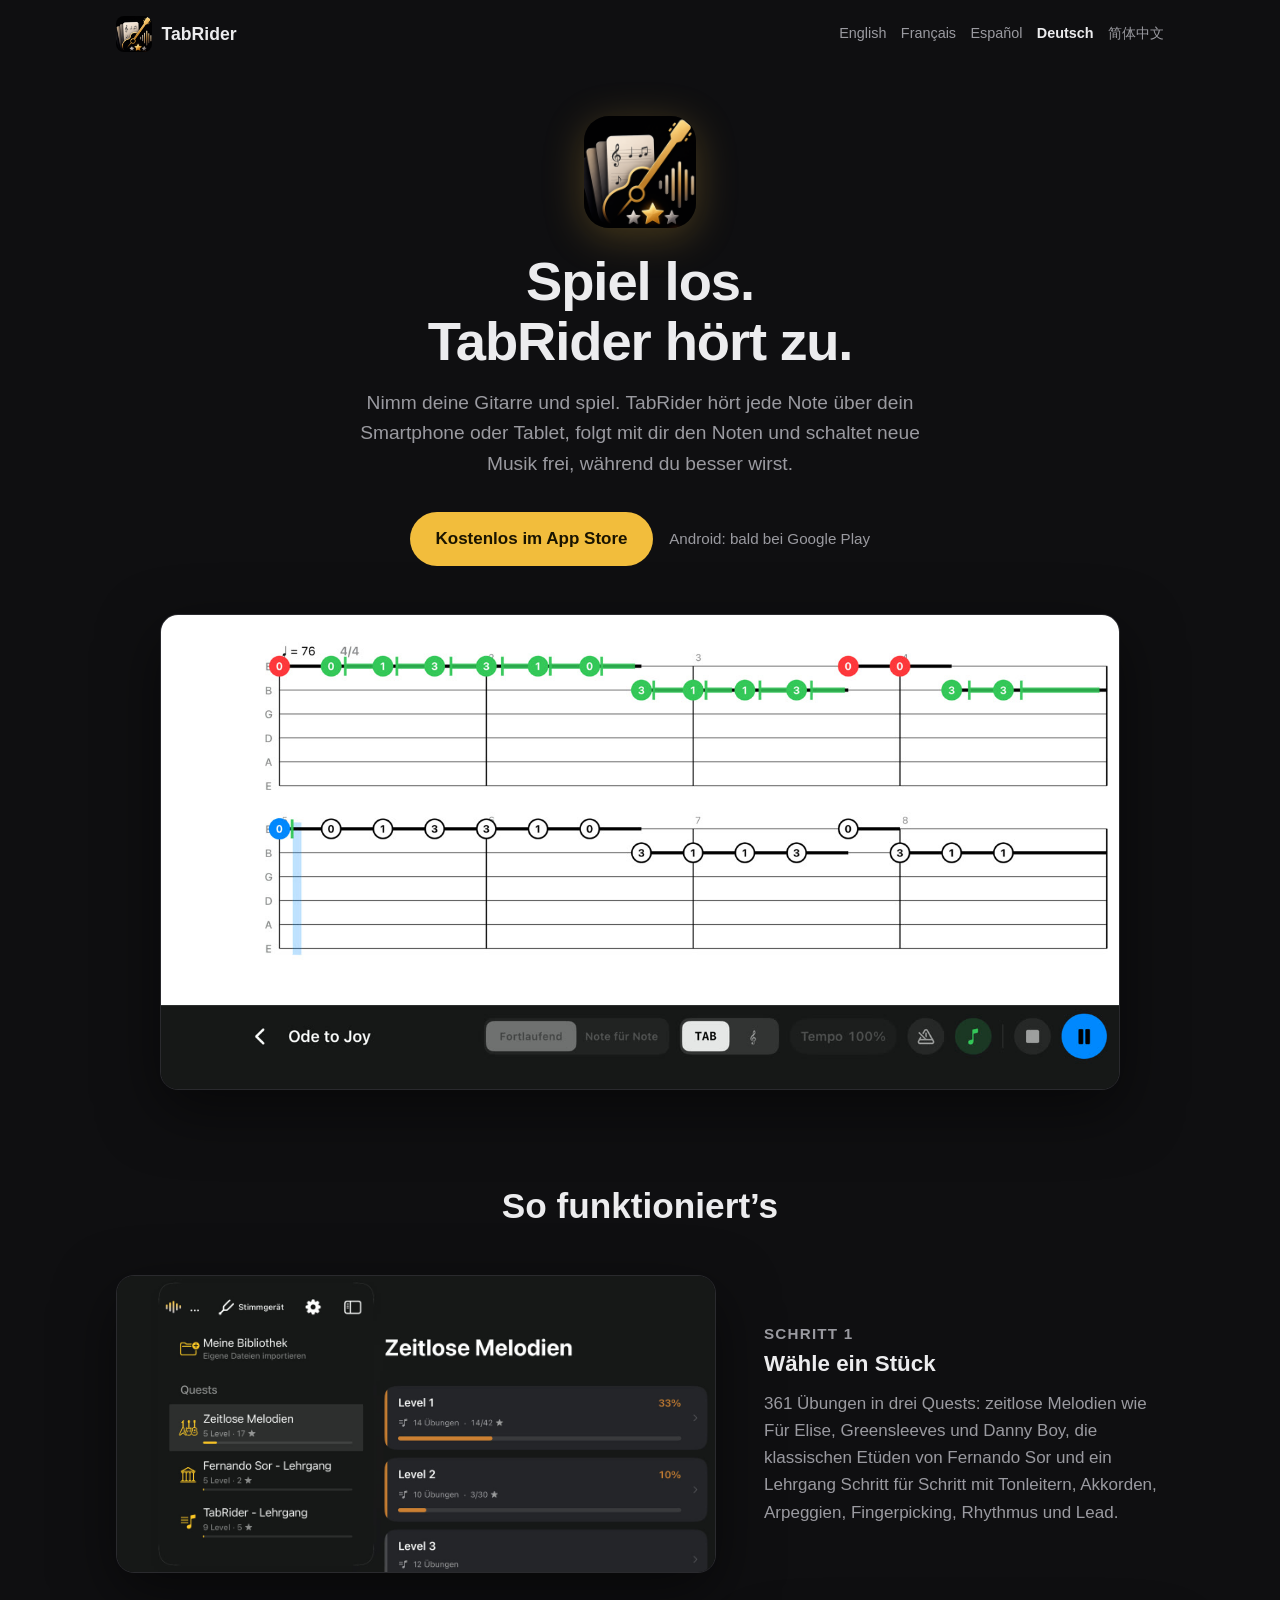
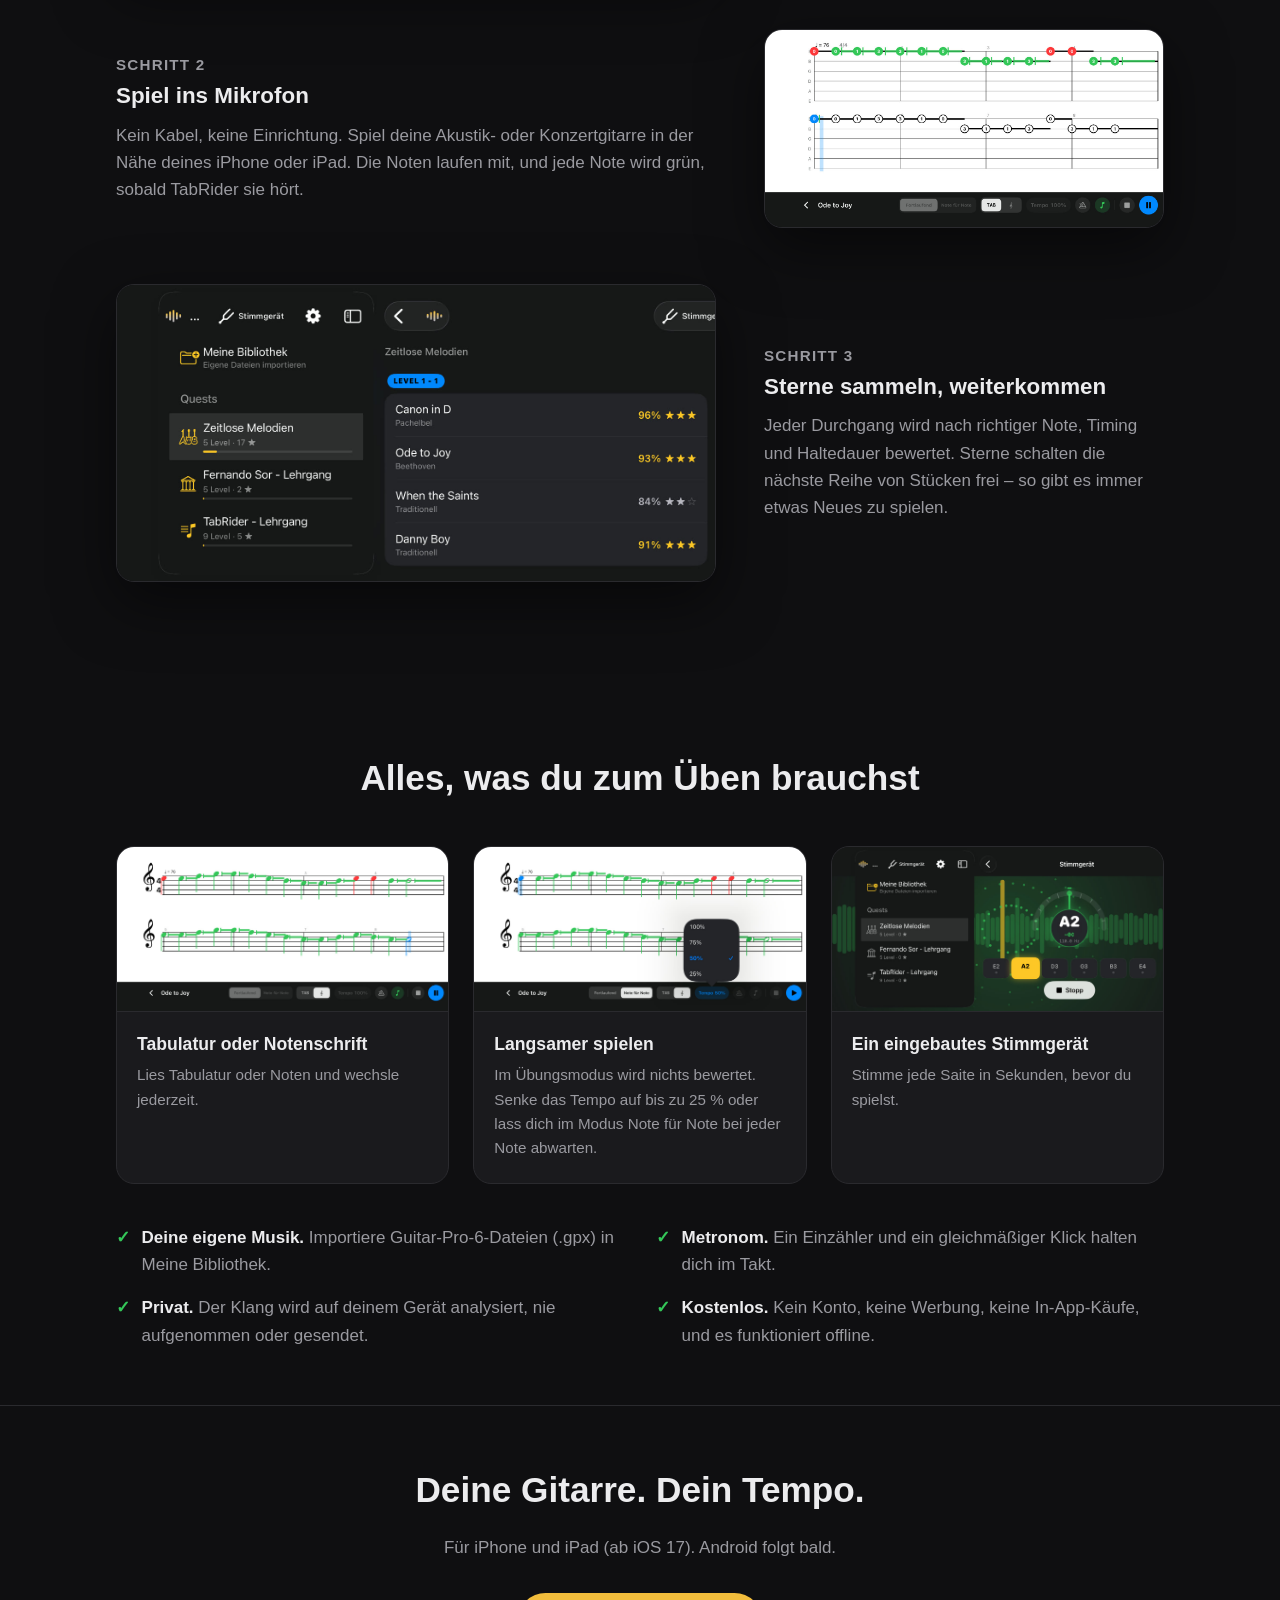
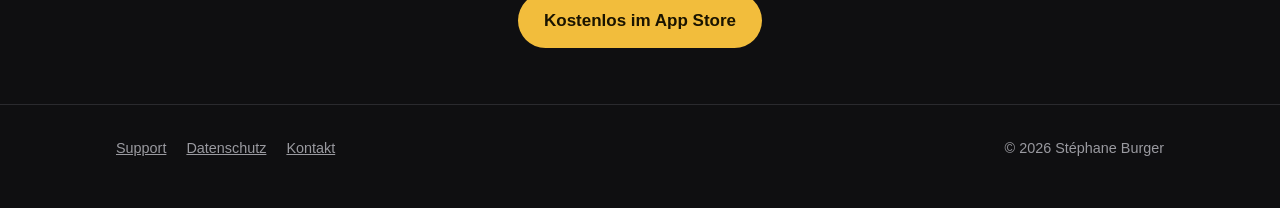
==== de/index.html @ 078655d2 "Add a landing page in five languages One static page per language (index.html at the root and in fr/" ====
<!DOCTYPE html>
<html lang="de">
<head>
<meta charset="utf-8">
<meta name="viewport" content="width=device-width, initial-scale=1">
<title>TabRider — Gitarre lernen durch Spielen</title>
<meta name="description" content="TabRider hört dir beim Gitarrespielen zu, folgt den Noten Note für Note und schaltet neue Musik frei, während du besser wirst. Kostenlos für iPhone und iPad.">
<link rel="canonical" href="https://tabrider.app/de/">
<link rel="alternate" hreflang="en" href="https://tabrider.app/">
<link rel="alternate" hreflang="fr" href="https://tabrider.app/fr/">
<link rel="alternate" hreflang="es" href="https://tabrider.app/es/">
<link rel="alternate" hreflang="de" href="https://tabrider.app/de/">
<link rel="alternate" hreflang="zh-Hans" href="https://tabrider.app/zh-Hans/">
<link rel="alternate" hreflang="x-default" href="https://tabrider.app/">
<meta property="og:title" content="TabRider — Gitarre lernen durch Spielen">
<meta property="og:description" content="Spiel los. TabRider hört zu, folgt den Noten Note für Note und schaltet neue Musik frei, während du besser wirst.">
<meta property="og:image" content="https://tabrider.app/img/og.jpg">
<meta property="og:url" content="https://tabrider.app/de/">
<meta name="twitter:card" content="summary_large_image">
<link rel="icon" href="../img/favicon-64.png">
<link rel="apple-touch-icon" href="../img/apple-touch-icon.png">
<link rel="stylesheet" href="../style.css">
</head>
<body>

<header><div class="wrap">
  <a class="brand" href="./"><img src="../img/favicon-64.png" alt="">TabRider</a>
  <nav class="langs"><a href="../" hreflang="en">English</a><a href="../fr/" hreflang="fr">Français</a><a href="../es/" hreflang="es">Español</a><strong>Deutsch</strong><a href="../zh-Hans/" hreflang="zh-Hans">简体中文</a></nav>
</div></header>

<main>

<div class="hero"><div class="wrap">
  <img class="icon" src="../img/icon-512.png" alt="App-Symbol von TabRider">
  <h1>Spiel los.<br>TabRider hört zu.</h1>
  <p class="lead">Nimm deine Gitarre und spiel. TabRider hört jede Note über dein Smartphone oder Tablet,
    folgt mit dir den Noten und schaltet neue Musik frei, während du besser wirst.</p>
  <div class="stores">
    <a class="button" href="https://apps.apple.com/app/id6775223307">Kostenlos im App Store</a>
    <span class="soon">Android: bald bei Google Play</span>
  </div>
  <img class="shot" src="../img/de/session_tab.jpg" width="1400" height="693"
       alt="Ode an die Freude als Tabulatur: bereits gespielte Noten sind grün">
</div></div>

<section><div class="wrap">
  <h2>So funktioniert’s</h2>

  <div class="step">
    <img class="shot" src="../img/de/learn.jpg" width="1400" height="693" loading="lazy"
         alt="Die Liste der Quests und die Stücke des ersten Levels">
    <div>
      <p class="num">SCHRITT 1</p>
      <h3>Wähle ein Stück</h3>
      <p>361 Übungen in drei Quests: zeitlose Melodien wie Für Elise, Greensleeves und Danny Boy, die
        klassischen Etüden von Fernando Sor und ein Lehrgang Schritt für Schritt mit Tonleitern,
        Akkorden, Arpeggien, Fingerpicking, Rhythmus und Lead.</p>
    </div>
  </div>

  <div class="step">
    <img class="shot" src="../img/de/session_tab.jpg" width="1400" height="693" loading="lazy"
         alt="Ein Stück wird gespielt: Jede Note wird grün, sobald sie erkannt wird">
    <div>
      <p class="num">SCHRITT 2</p>
      <h3>Spiel ins Mikrofon</h3>
      <p>Kein Kabel, keine Einrichtung. Spiel deine Akustik- oder Konzertgitarre in der Nähe deines
        iPhone oder iPad. Die Noten laufen mit, und jede Note wird grün, sobald TabRider sie hört.</p>
    </div>
  </div>

  <div class="step">
    <img class="shot" src="../img/de/level.jpg" width="1400" height="693" loading="lazy"
         alt="Ergebnisse und Sterne für jedes Stück eines Levels">
    <div>
      <p class="num">SCHRITT 3</p>
      <h3>Sterne sammeln, weiterkommen</h3>
      <p>Jeder Durchgang wird nach richtiger Note, Timing und Haltedauer bewertet. Sterne schalten die
        nächste Reihe von Stücken frei – so gibt es immer etwas Neues zu spielen.</p>
    </div>
  </div>
</div></section>

<section><div class="wrap">
  <h2>Alles, was du zum Üben brauchst</h2>

  <div class="cards">
    <div class="card">
      <img src="../img/de/session_notation.jpg" width="1400" height="693" loading="lazy" alt="Ein Stück in Notenschrift">
      <div><h3>Tabulatur oder Notenschrift</h3><p>Lies Tabulatur oder Noten und wechsle jederzeit.</p></div>
    </div>
    <div class="card">
      <img src="../img/de/practice.jpg" width="1400" height="693" loading="lazy" alt="Das Tempo-Menü, von 100 % bis 25 %">
      <div><h3>Langsamer spielen</h3><p>Im Übungsmodus wird nichts bewertet. Senke das Tempo auf bis zu 25 % oder lass dich im Modus Note für Note bei jeder Note abwarten.</p></div>
    </div>
    <div class="card">
      <img src="../img/de/tuner.jpg" width="1400" height="693" loading="lazy" alt="Das Stimmgerät: die A-Saite ist gestimmt">
      <div><h3>Ein eingebautes Stimmgerät</h3><p>Stimme jede Saite in Sekunden, bevor du spielst.</p></div>
    </div>
  </div>

  <ul class="more">
    <li><strong>Deine eigene Musik.</strong> Importiere Guitar-Pro-6-Dateien (.gpx) in Meine Bibliothek.</li>
    <li><strong>Metronom.</strong> Ein Einzähler und ein gleichmäßiger Klick halten dich im Takt.</li>
    <li><strong>Privat.</strong> Der Klang wird auf deinem Gerät analysiert, nie aufgenommen oder gesendet.</li>
    <li><strong>Kostenlos.</strong> Kein Konto, keine Werbung, keine In-App-Käufe, und es funktioniert offline.</li>
  </ul>
</div></section>

<section class="cta"><div class="wrap">
  <h2>Deine Gitarre. Dein Tempo.</h2>
  <p>Für iPhone und iPad (ab iOS 17). Android folgt bald.</p>
  <a class="button" href="https://apps.apple.com/app/id6775223307">Kostenlos im App Store</a>
</div></section>

</main>

<footer><div class="wrap">
  <nav><a href="support.html">Support</a><a href="privacy.html">Datenschutz</a><a href="mailto:burger.stephane@gmail.com">Kontakt</a></nav>
  <span>© 2026 Stéphane Burger</span>
</div></footer>

</body>
</html>
---- style.css ----
/* Landing page (index.html in every language). The privacy and support pages
   keep their own inline styles. Dark only, like the app's menus and its icon. */

:root {
  --bg: #0f0f11;
  --panel: #1a1a1d;
  --line: #2a2a2e;
  --text: #ececee;
  --muted: #9a9aa0;
  --gold: #f2bd3c;   /* the icon's gold and the app's star colour */
  --green: #34c759;  /* a correctly played note */
  color-scheme: dark;
}

* { box-sizing: border-box; }

body {
  margin: 0;
  background: var(--bg);
  color: var(--text);
  font: 17px/1.6 -apple-system, BlinkMacSystemFont, "Segoe UI", Roboto, "PingFang SC", "Noto Sans SC", Helvetica, Arial, sans-serif;
}

a { color: var(--gold); }
img { max-width: 100%; height: auto; display: block; }

.wrap { max-width: 68rem; margin: 0 auto; padding: 0 1.25rem; }

/* Top bar: name on the left, languages on the right */
header .wrap {
  display: flex;
  flex-wrap: wrap;
  gap: .5rem 1.5rem;
  align-items: center;
  justify-content: space-between;
  padding-top: 1rem;
  padding-bottom: 1rem;
}
.brand { display: flex; align-items: center; gap: .6rem; font-weight: 700; font-size: 1.1rem; color: var(--text); text-decoration: none; }
.brand img { width: 36px; height: 36px; border-radius: 8px; }
.langs { font-size: .9rem; color: var(--muted); }
.langs a, .langs strong { margin-left: .9rem; white-space: nowrap; }
.langs a { color: var(--muted); text-decoration: none; }
.langs a:hover { color: var(--text); }
.langs strong { color: var(--text); font-weight: 600; }

/* Hero */
.hero { text-align: center; padding: 3rem 0 2rem; }
.hero .icon { width: 112px; height: 112px; border-radius: 25px; margin: 0 auto 1.5rem; box-shadow: 0 8px 40px rgba(242, 189, 60, .25); }
.hero h1 { font-size: clamp(2rem, 6vw, 3.4rem); line-height: 1.1; margin: 0 0 1rem; letter-spacing: -.02em; }
.hero .lead { font-size: 1.2rem; color: var(--muted); max-width: 38rem; margin: 0 auto 2rem; }

.stores { display: flex; flex-wrap: wrap; gap: 1rem; justify-content: center; align-items: center; }
.button {
  display: inline-block;
  padding: .85rem 1.6rem;
  border-radius: 999px;
  background: var(--gold);
  color: #1a1400;
  font-weight: 700;
  text-decoration: none;
}
.button:hover { filter: brightness(1.08); }
.soon { color: var(--muted); font-size: .95rem; }

/* Screenshots: the iPhone is landscape-only during a session, so every capture is wide */
.shot { border-radius: 18px; border: 1px solid var(--line); box-shadow: 0 20px 60px rgba(0, 0, 0, .5); }
.hero .shot { margin: 3rem auto 0; width: min(100%, 60rem); }

section { padding: 3.5rem 0; }
section > .wrap > h2 { font-size: clamp(1.6rem, 4vw, 2.2rem); text-align: center; margin: 0 0 2.5rem; }

/* How it works: three steps, image and text side by side on wide screens */
.step { display: grid; gap: 1.5rem 3rem; align-items: center; margin-bottom: 3.5rem; }
.step h3 { font-size: 1.4rem; margin: 0 0 .5rem; }
.step p { color: var(--muted); margin: 0; }
.num { color: var(--gold); font-weight: 700; font-size: .95rem; letter-spacing: .08em; }
@media (min-width: 800px) {
  .step { grid-template-columns: 3fr 2fr; }
  .step:nth-of-type(even) .shot { order: 2; }
}

/* Features: three with a screenshot, then a list of smaller ones */
.cards { display: grid; gap: 1.5rem; }
@media (min-width: 800px) { .cards { grid-template-columns: repeat(3, 1fr); } }
.card { background: var(--panel); border: 1px solid var(--line); border-radius: 18px; overflow: hidden; }
.card img { border-bottom: 1px solid var(--line); }
.card div { padding: 1.1rem 1.25rem 1.4rem; }
.card h3 { margin: 0 0 .35rem; font-size: 1.1rem; }
.card p { margin: 0; color: var(--muted); font-size: .95rem; }

.more { list-style: none; padding: 0; margin: 2.5rem 0 0; display: grid; gap: 1rem 2rem; }
@media (min-width: 800px) { .more { grid-template-columns: repeat(2, 1fr); } }
.more li { padding-left: 1.6rem; position: relative; color: var(--muted); }
.more li::before { content: "✓"; color: var(--green); font-weight: 700; position: absolute; left: 0; }
.more strong { color: var(--text); }

/* Closing call to action */
.cta { text-align: center; border-top: 1px solid var(--line); }
.cta h2 { margin-bottom: 1rem !important; }
.cta p { color: var(--muted); margin: 0 0 2rem; }

footer { border-top: 1px solid var(--line); padding: 2rem 0 3rem; color: var(--muted); font-size: .9rem; }
footer .wrap { display: flex; flex-wrap: wrap; gap: .5rem 1.5rem; justify-content: space-between; }
footer a { color: var(--muted); }
footer nav a { margin-right: 1.25rem; }
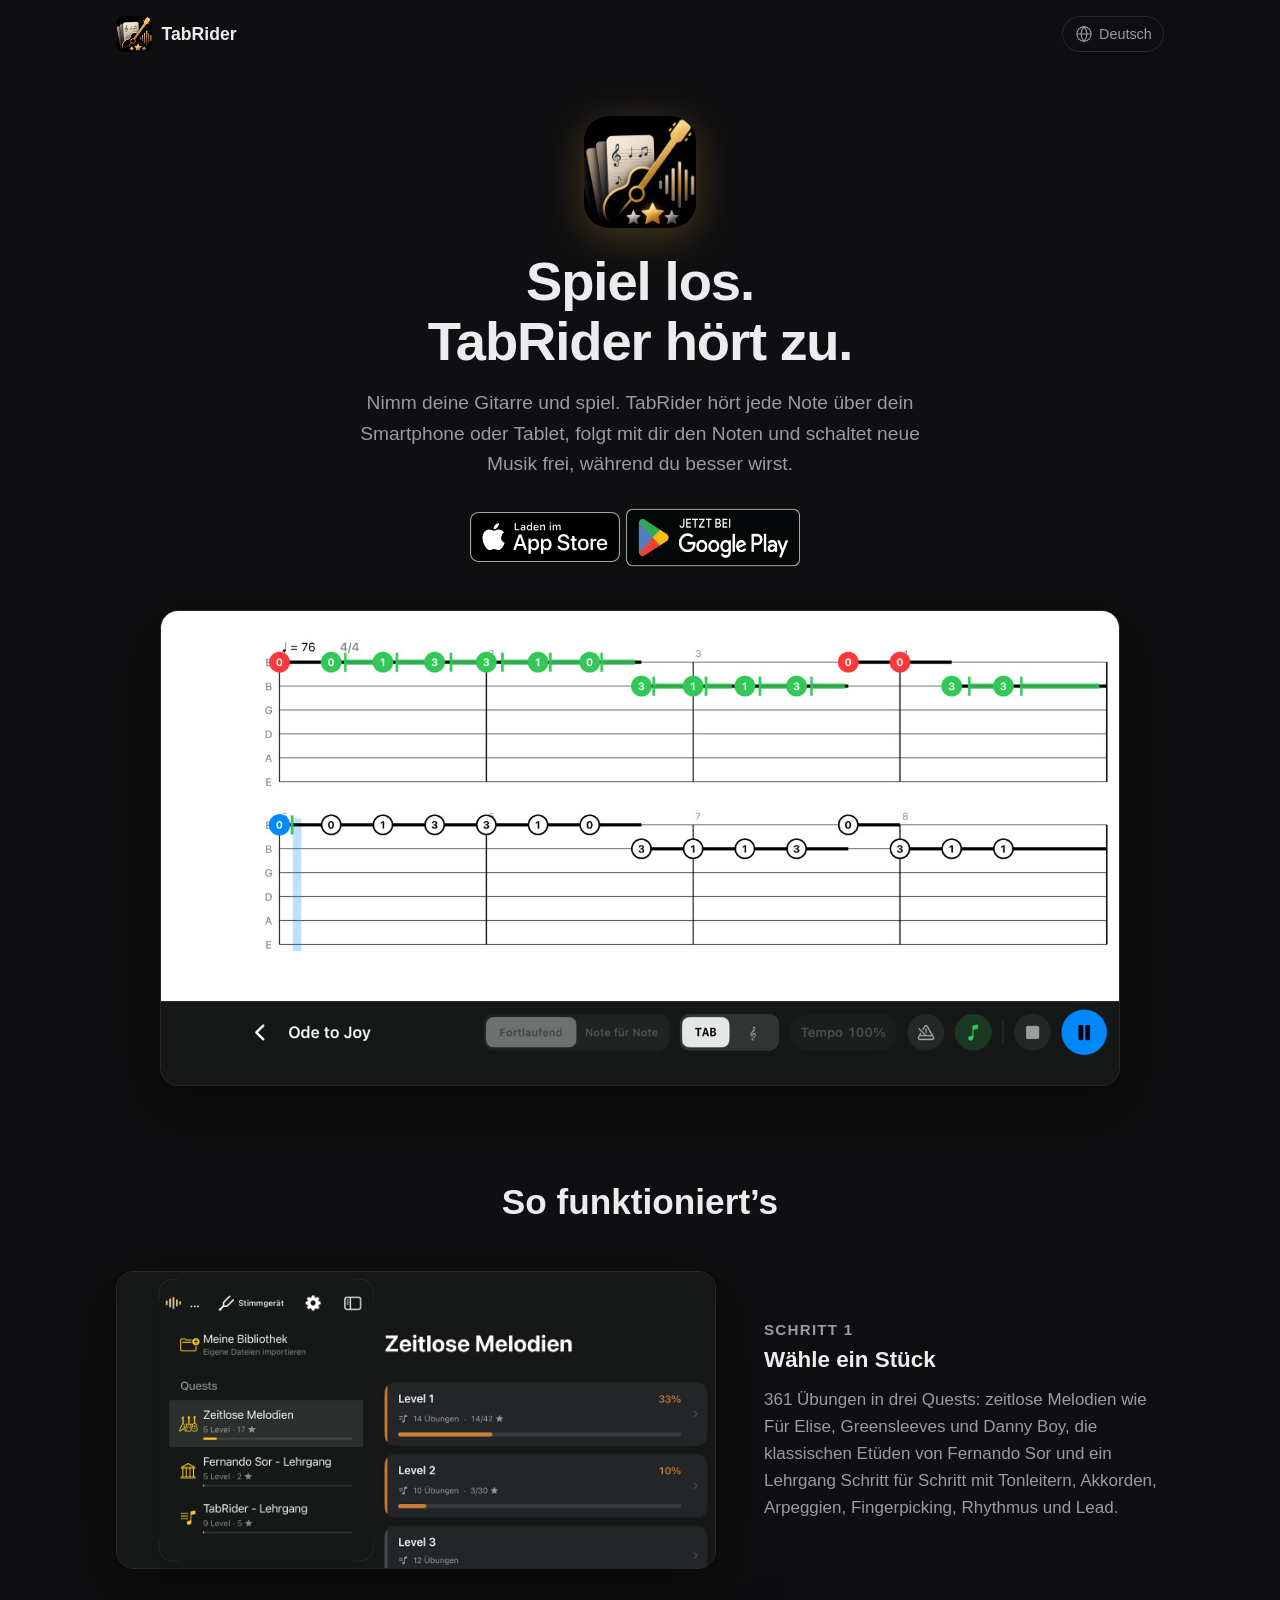
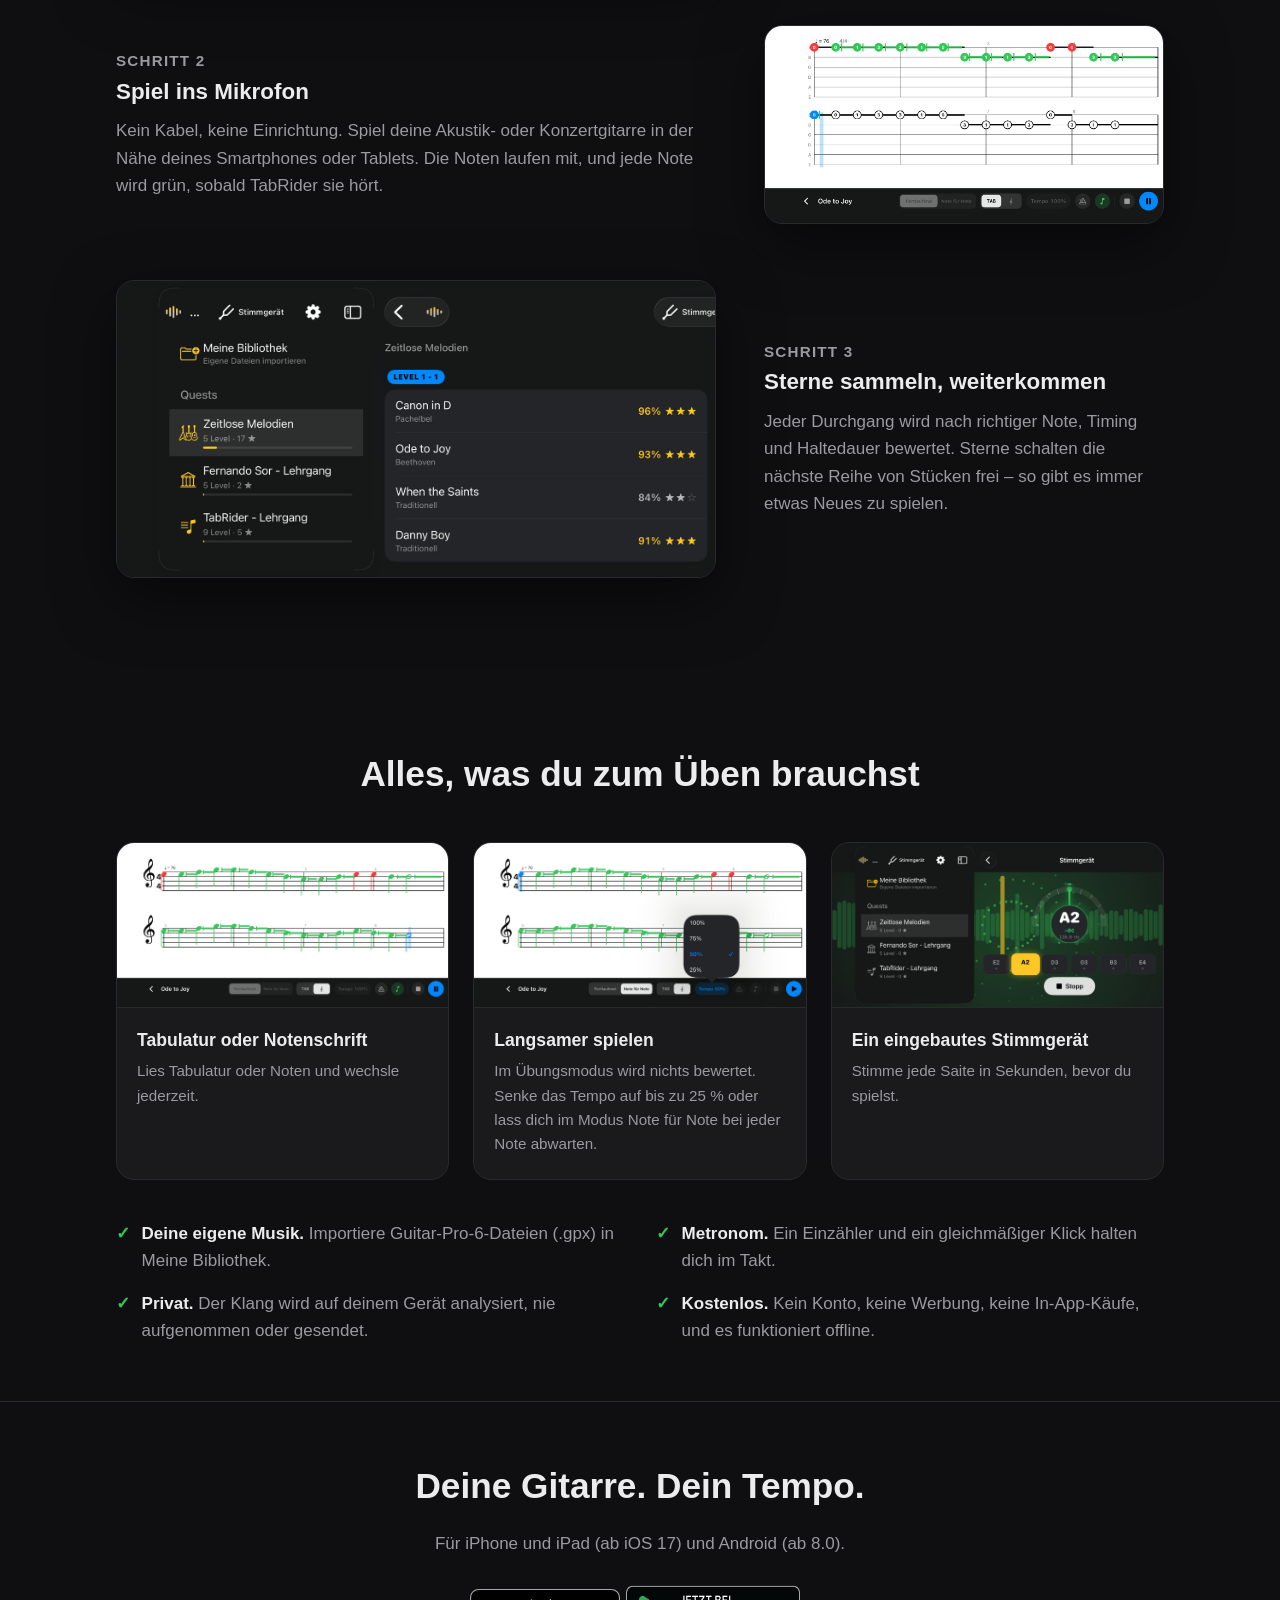
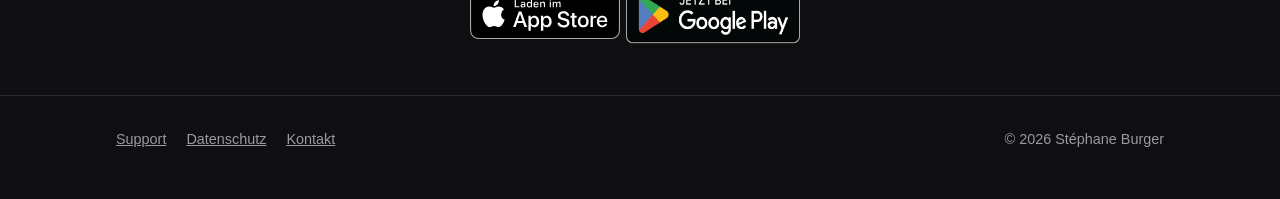
==== commit 20d225dd: "Use official store badges, a language menu and the browser's language - App Store and Google Play ba" ====
--- a/de/index.html
+++ b/de/index.html
@@ -4,7 +4,7 @@
 <meta charset="utf-8">
 <meta name="viewport" content="width=device-width, initial-scale=1">
 <title>TabRider — Gitarre lernen durch Spielen</title>
-<meta name="description" content="TabRider hört dir beim Gitarrespielen zu, folgt den Noten Note für Note und schaltet neue Musik frei, während du besser wirst. Kostenlos für iPhone und iPad.">
+<meta name="description" content="TabRider hört dir beim Gitarrespielen zu, folgt den Noten Note für Note und schaltet neue Musik frei, während du besser wirst. Kostenlos für iPhone, iPad und Android.">
 <link rel="canonical" href="https://tabrider.app/de/">
 <link rel="alternate" hreflang="en" href="https://tabrider.app/">
 <link rel="alternate" hreflang="fr" href="https://tabrider.app/fr/">
@@ -25,7 +25,10 @@
 
 <header><div class="wrap">
   <a class="brand" href="./"><img src="../img/favicon-64.png" alt="">TabRider</a>
-  <nav class="langs"><a href="../" hreflang="en">English</a><a href="../fr/" hreflang="fr">Français</a><a href="../es/" hreflang="es">Español</a><strong>Deutsch</strong><a href="../zh-Hans/" hreflang="zh-Hans">简体中文</a></nav>
+  <details class="langs">
+    <summary aria-label="Sprache"><svg viewBox="0 0 24 24" width="18" height="18" aria-hidden="true"><circle cx="12" cy="12" r="9.5"/><path d="M2.5 12h19M12 2.5c2.6 2.7 3.9 5.8 3.9 9.5s-1.3 6.8-3.9 9.5c-2.6-2.7-3.9-5.8-3.9-9.5s1.3-6.8 3.9-9.5z"/></svg>Deutsch</summary>
+    <nav><a href="../" hreflang="en">English</a><a href="../fr/" hreflang="fr">Français</a><a href="../es/" hreflang="es">Español</a><strong>Deutsch</strong><a href="../zh-Hans/" hreflang="zh-Hans">简体中文</a></nav>
+  </details>
 </div></header>
 
 <main>
@@ -36,8 +39,8 @@
   <p class="lead">Nimm deine Gitarre und spiel. TabRider hört jede Note über dein Smartphone oder Tablet,
     folgt mit dir den Noten und schaltet neue Musik frei, während du besser wirst.</p>
   <div class="stores">
-    <a class="button" href="https://apps.apple.com/app/id6775223307">Kostenlos im App Store</a>
-    <span class="soon">Android: bald bei Google Play</span>
+    <a href="https://apps.apple.com/app/id6775223307"><img class="appstore" src="../img/badges/app-store-de.svg" alt="Laden im App Store"></a>
+    <a href="https://play.google.com/store/apps/details?id=com.stephaneburger.tabrider"><img class="googleplay" src="../img/badges/google-play-de.png" alt="Jetzt bei Google Play"></a>
   </div>
   <img class="shot" src="../img/de/session_tab.jpg" width="1400" height="693"
        alt="Ode an die Freude als Tabulatur: bereits gespielte Noten sind grün">
@@ -65,7 +68,7 @@
       <p class="num">SCHRITT 2</p>
       <h3>Spiel ins Mikrofon</h3>
       <p>Kein Kabel, keine Einrichtung. Spiel deine Akustik- oder Konzertgitarre in der Nähe deines
-        iPhone oder iPad. Die Noten laufen mit, und jede Note wird grün, sobald TabRider sie hört.</p>
+        Smartphones oder Tablets. Die Noten laufen mit, und jede Note wird grün, sobald TabRider sie hört.</p>
     </div>
   </div>
 
@@ -109,8 +112,11 @@
 
 <section class="cta"><div class="wrap">
   <h2>Deine Gitarre. Dein Tempo.</h2>
-  <p>Für iPhone und iPad (ab iOS 17). Android folgt bald.</p>
-  <a class="button" href="https://apps.apple.com/app/id6775223307">Kostenlos im App Store</a>
+  <p>Für iPhone und iPad (ab iOS 17) und Android (ab 8.0).</p>
+  <div class="stores">
+    <a href="https://apps.apple.com/app/id6775223307"><img class="appstore" src="../img/badges/app-store-de.svg" alt="Laden im App Store"></a>
+    <a href="https://play.google.com/store/apps/details?id=com.stephaneburger.tabrider"><img class="googleplay" src="../img/badges/google-play-de.png" alt="Jetzt bei Google Play"></a>
+  </div>
 </div></section>
 
 </main>
@@ -120,5 +126,19 @@
   <span>© 2026 Stéphane Burger</span>
 </div></footer>
 
+<script>
+// Remember a language picked from the menu, so the root page never overrides it.
+document.querySelectorAll(".langs a").forEach(function (a) {
+  a.addEventListener("click", function () {
+    try { localStorage.setItem("lang", a.hreflang); } catch (e) {}
+  });
+});
+// Close the language menu when clicking anywhere else.
+document.addEventListener("click", function (event) {
+  var menu = document.querySelector(".langs");
+  if (!menu.contains(event.target)) menu.open = false;
+});
+</script>
+
 </body>
 </html>
--- a/style.css
+++ b/style.css
@@ -26,7 +26,7 @@
 
 .wrap { max-width: 68rem; margin: 0 auto; padding: 0 1.25rem; }
 
-/* Top bar: name on the left, languages on the right */
+/* Top bar: name on the left, language menu on the right */
 header .wrap {
   display: flex;
   flex-wrap: wrap;
@@ -38,11 +38,37 @@
 }
 .brand { display: flex; align-items: center; gap: .6rem; font-weight: 700; font-size: 1.1rem; color: var(--text); text-decoration: none; }
 .brand img { width: 36px; height: 36px; border-radius: 8px; }
-.langs { font-size: .9rem; color: var(--muted); }
-.langs a, .langs strong { margin-left: .9rem; white-space: nowrap; }
-.langs a { color: var(--muted); text-decoration: none; }
-.langs a:hover { color: var(--text); }
-.langs strong { color: var(--text); font-weight: 600; }
+.langs { position: relative; font-size: .9rem; }
+.langs summary {
+  list-style: none;
+  cursor: pointer;
+  display: flex;
+  align-items: center;
+  gap: .4rem;
+  padding: .35rem .7rem;
+  border: 1px solid var(--line);
+  border-radius: 999px;
+  color: var(--muted);
+}
+.langs summary::-webkit-details-marker { display: none; }
+.langs summary:hover, .langs[open] summary { color: var(--text); }
+.langs svg { fill: none; stroke: currentColor; stroke-width: 1.5; }
+.langs nav {
+  position: absolute;
+  right: 0;
+  top: calc(100% + .4rem);
+  z-index: 1;
+  min-width: 9rem;
+  padding: .4rem 0;
+  background: var(--panel);
+  border: 1px solid var(--line);
+  border-radius: 12px;
+  box-shadow: 0 10px 30px rgba(0, 0, 0, .5);
+}
+.langs nav a, .langs nav strong { display: block; padding: .4rem 1rem; white-space: nowrap; }
+.langs nav a { color: var(--muted); text-decoration: none; }
+.langs nav a:hover { color: var(--text); background: var(--line); }
+.langs nav strong { color: var(--text); font-weight: 600; }
 
 /* Hero */
 .hero { text-align: center; padding: 3rem 0 2rem; }
@@ -50,18 +76,12 @@
 .hero h1 { font-size: clamp(2rem, 6vw, 3.4rem); line-height: 1.1; margin: 0 0 1rem; letter-spacing: -.02em; }
 .hero .lead { font-size: 1.2rem; color: var(--muted); max-width: 38rem; margin: 0 auto 2rem; }
 
+/* Official store badges. The Google Play PNG has transparent padding built in
+   (the badge is about 2/3 of the image height), so it is drawn taller and pulled
+   in with negative margins to look the same height as the App Store badge. */
 .stores { display: flex; flex-wrap: wrap; gap: 1rem; justify-content: center; align-items: center; }
-.button {
-  display: inline-block;
-  padding: .85rem 1.6rem;
-  border-radius: 999px;
-  background: var(--gold);
-  color: #1a1400;
-  font-weight: 700;
-  text-decoration: none;
-}
-.button:hover { filter: brightness(1.08); }
-.soon { color: var(--muted); font-size: .95rem; }
+.stores .appstore { height: 50px; width: auto; }
+.stores .googleplay { height: 75px; width: auto; margin: -12.5px -10px; }
 
 /* Screenshots: the iPhone is landscape-only during a session, so every capture is wide */
 .shot { border-radius: 18px; border: 1px solid var(--line); box-shadow: 0 20px 60px rgba(0, 0, 0, .5); }
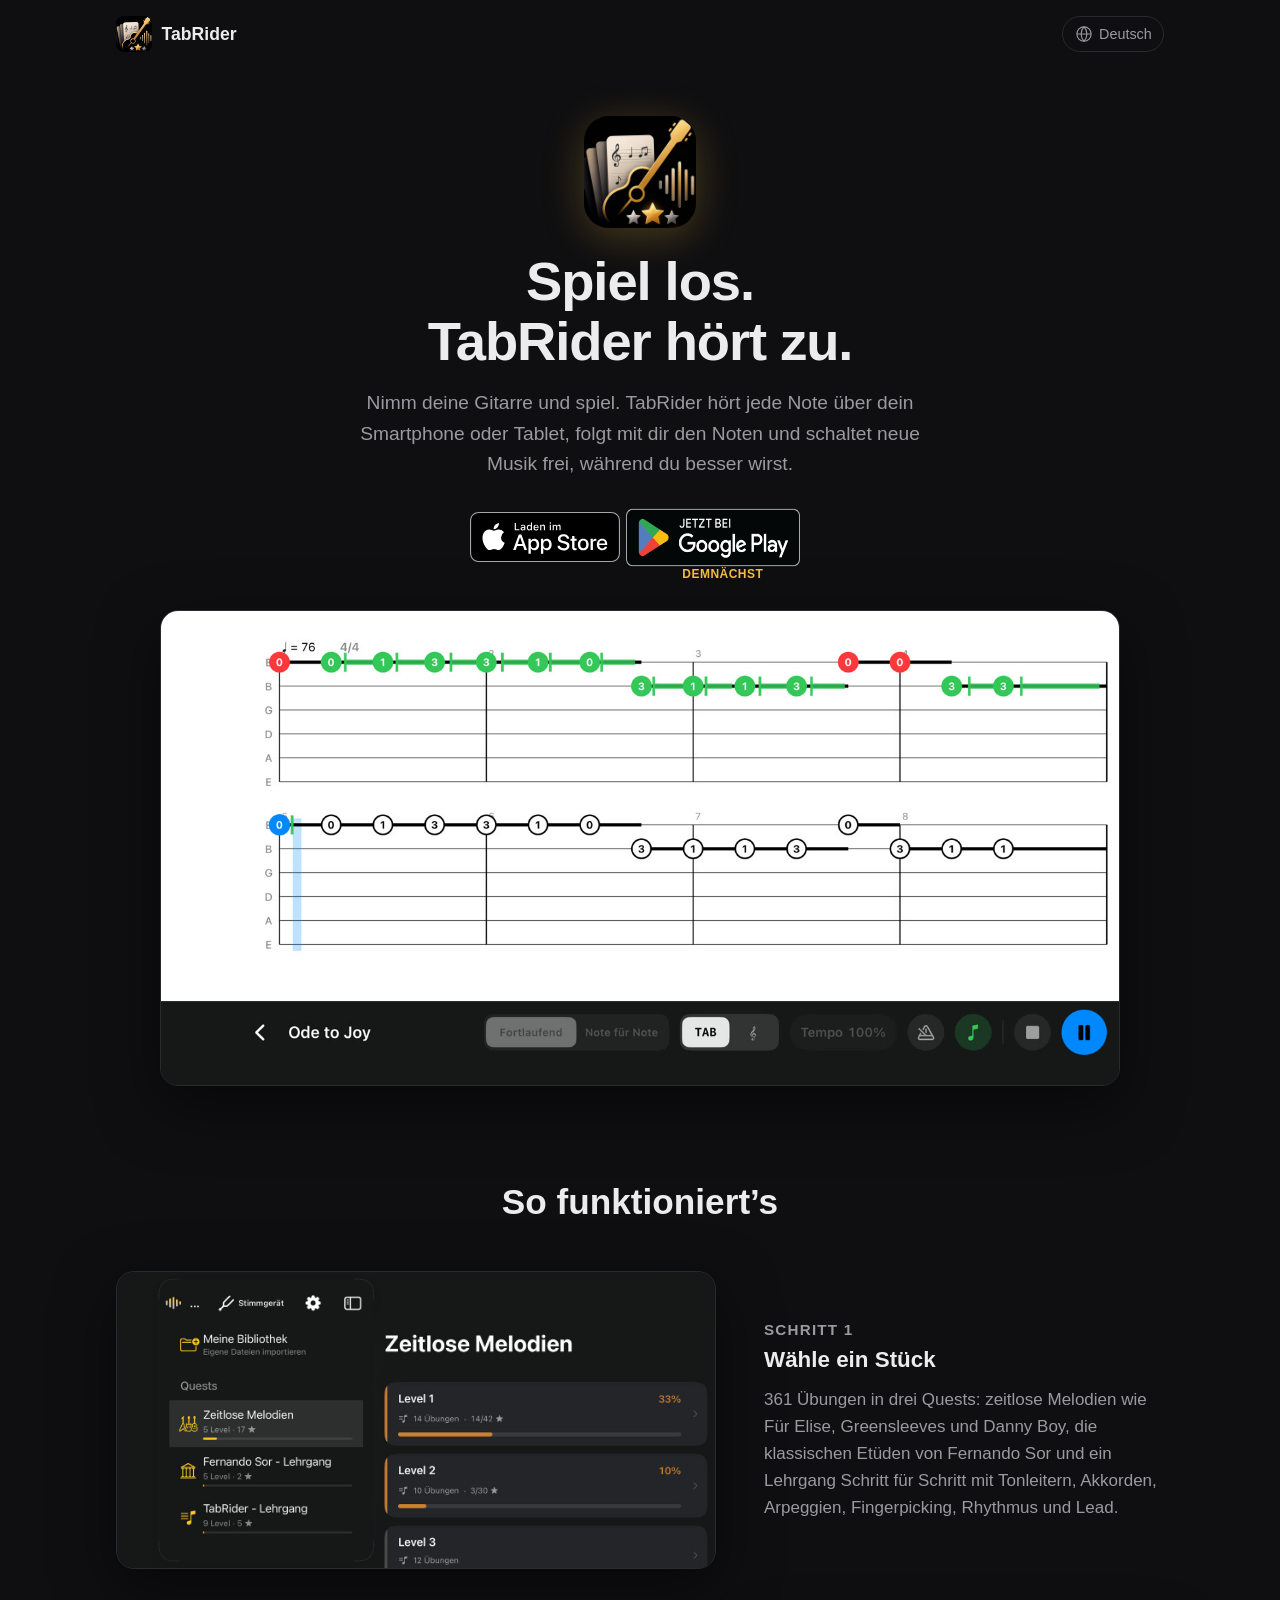
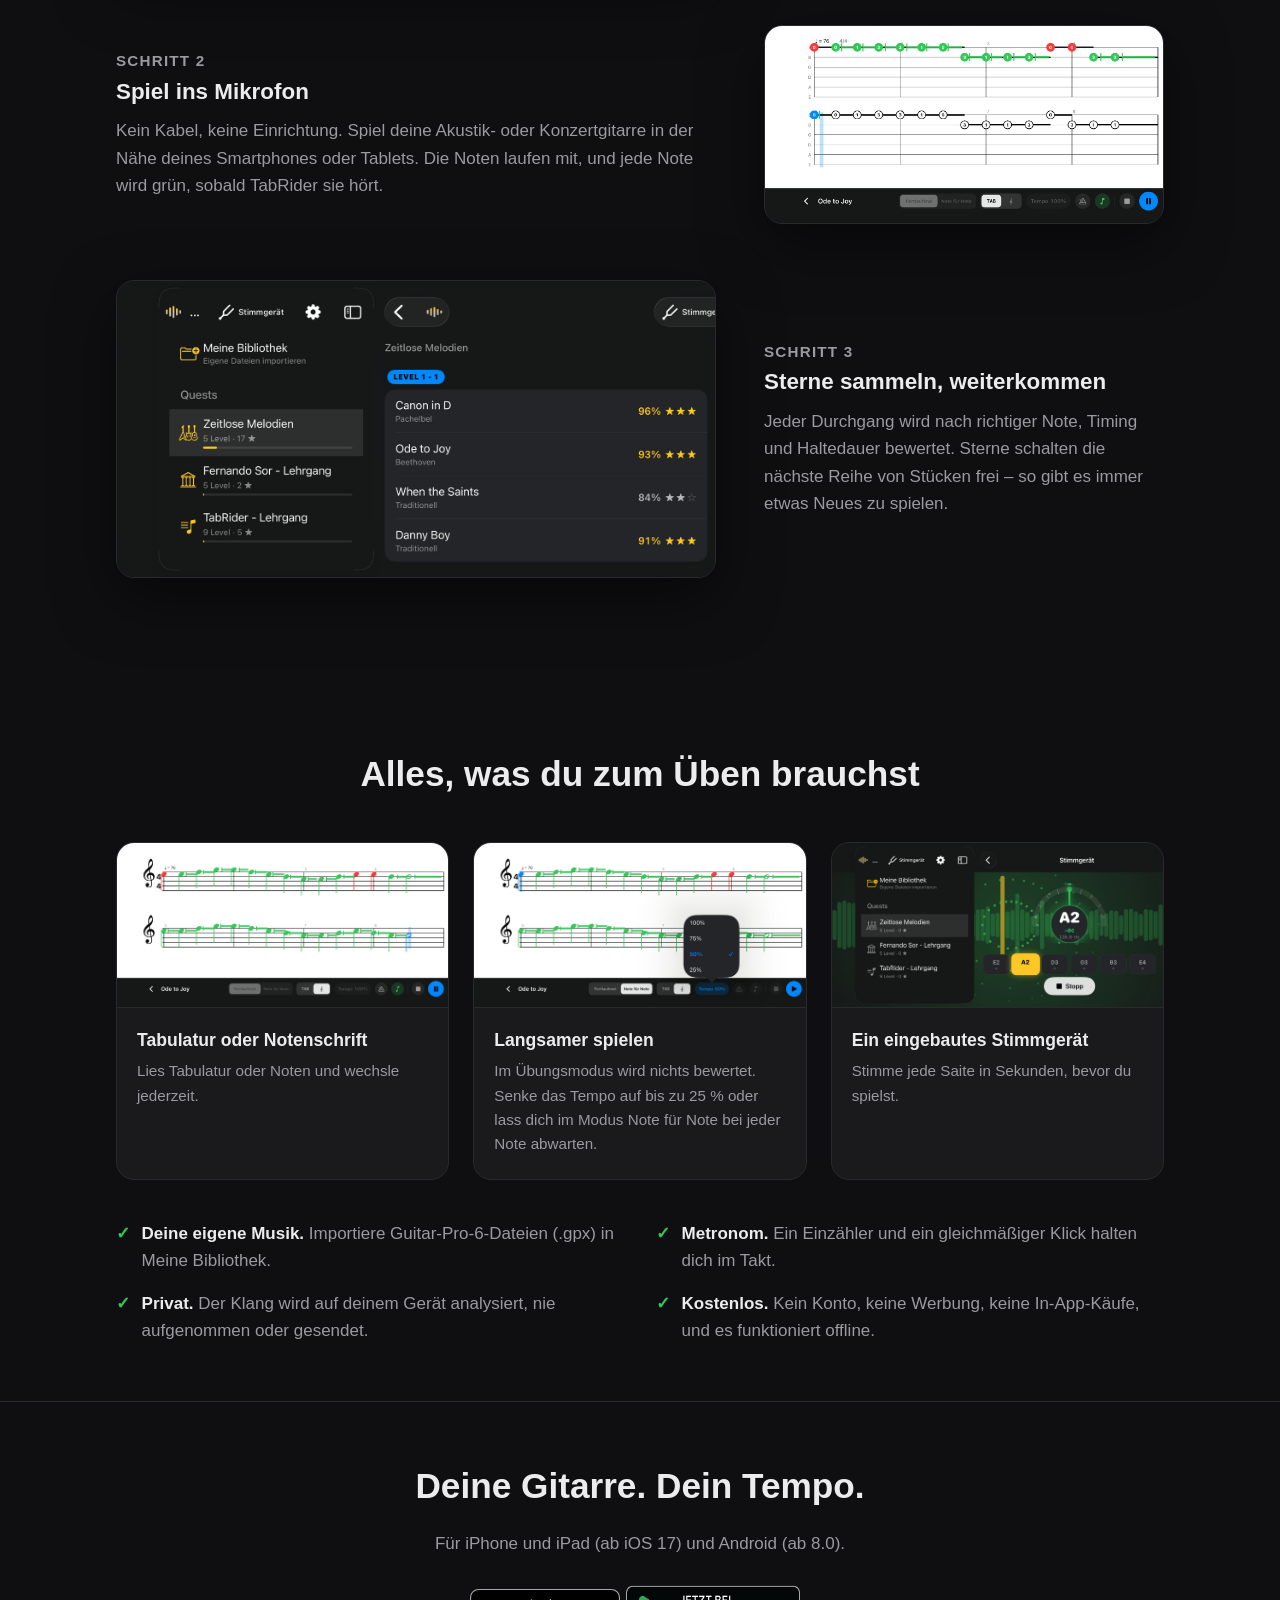
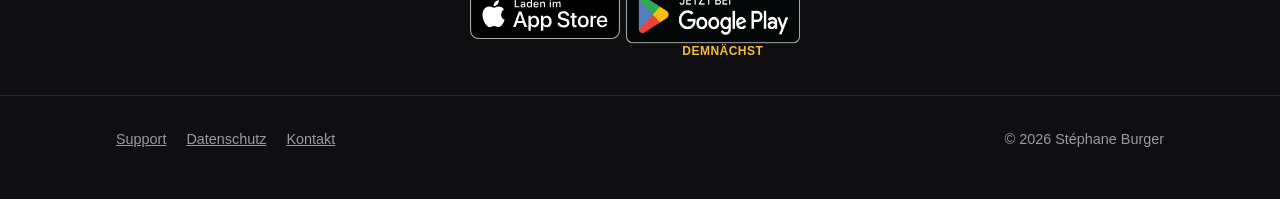
==== commit 7ab4aacf: "Mark Google Play as coming soon until the Play release The Play badge has no link yet and a small "C" ====
--- a/de/index.html
+++ b/de/index.html
@@ -40,7 +40,9 @@
     folgt mit dir den Noten und schaltet neue Musik frei, während du besser wirst.</p>
   <div class="stores">
     <a href="https://apps.apple.com/app/id6775223307"><img class="appstore" src="../img/badges/app-store-de.svg" alt="Laden im App Store"></a>
-    <a href="https://play.google.com/store/apps/details?id=com.stephaneburger.tabrider"><img class="googleplay" src="../img/badges/google-play-de.png" alt="Jetzt bei Google Play"></a>
+    <!-- At the Play release, replace this span with:
+         <a href="https://play.google.com/store/apps/details?id=com.stephaneburger.tabrider">…the img…</a> -->
+    <span class="soon"><img class="googleplay" src="../img/badges/google-play-de.png" alt="Jetzt bei Google Play"><span>Demnächst</span></span>
   </div>
   <img class="shot" src="../img/de/session_tab.jpg" width="1400" height="693"
        alt="Ode an die Freude als Tabulatur: bereits gespielte Noten sind grün">
@@ -115,7 +117,9 @@
   <p>Für iPhone und iPad (ab iOS 17) und Android (ab 8.0).</p>
   <div class="stores">
     <a href="https://apps.apple.com/app/id6775223307"><img class="appstore" src="../img/badges/app-store-de.svg" alt="Laden im App Store"></a>
-    <a href="https://play.google.com/store/apps/details?id=com.stephaneburger.tabrider"><img class="googleplay" src="../img/badges/google-play-de.png" alt="Jetzt bei Google Play"></a>
+    <!-- At the Play release, replace this span with:
+         <a href="https://play.google.com/store/apps/details?id=com.stephaneburger.tabrider">…the img…</a> -->
+    <span class="soon"><img class="googleplay" src="../img/badges/google-play-de.png" alt="Jetzt bei Google Play"><span>Demnächst</span></span>
   </div>
 </div></section>
 
--- a/style.css
+++ b/style.css
@@ -79,9 +79,23 @@
 /* Official store badges. The Google Play PNG has transparent padding built in
    (the badge is about 2/3 of the image height), so it is drawn taller and pulled
    in with negative margins to look the same height as the App Store badge. */
-.stores { display: flex; flex-wrap: wrap; gap: 1rem; justify-content: center; align-items: center; }
+.stores { display: flex; flex-wrap: wrap; gap: 1.75rem 1rem; justify-content: center; align-items: center; }
 .stores .appstore { height: 50px; width: auto; }
 .stores .googleplay { height: 75px; width: auto; margin: -12.5px -10px; }
+/* Until the Play release the badge has no link and a small label underneath. */
+.soon { position: relative; }
+.soon span {
+  position: absolute;
+  left: 50%;
+  bottom: -1.4rem;
+  transform: translateX(-50%);
+  white-space: nowrap;
+  font-size: .75rem;
+  font-weight: 600;
+  letter-spacing: .04em;
+  text-transform: uppercase;
+  color: var(--gold);
+}
 
 /* Screenshots: the iPhone is landscape-only during a session, so every capture is wide */
 .shot { border-radius: 18px; border: 1px solid var(--line); box-shadow: 0 20px 60px rgba(0, 0, 0, .5); }
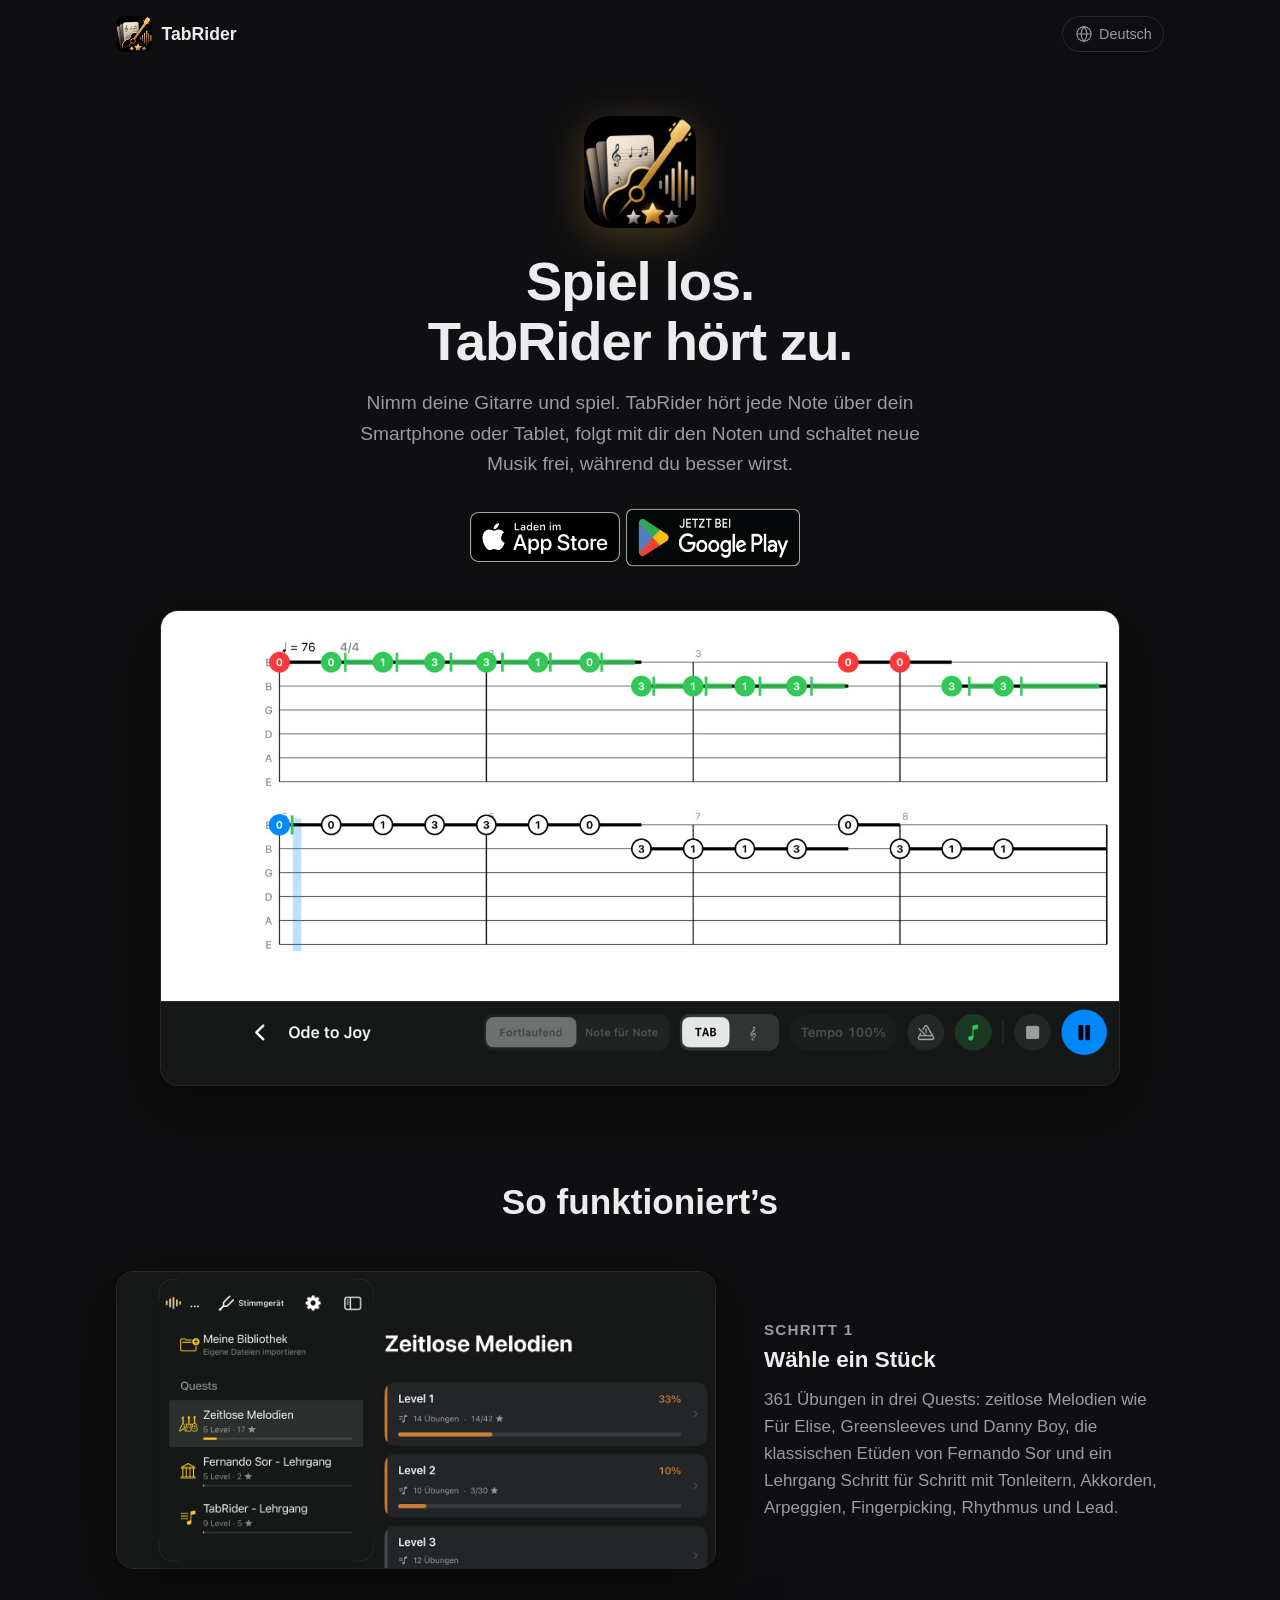
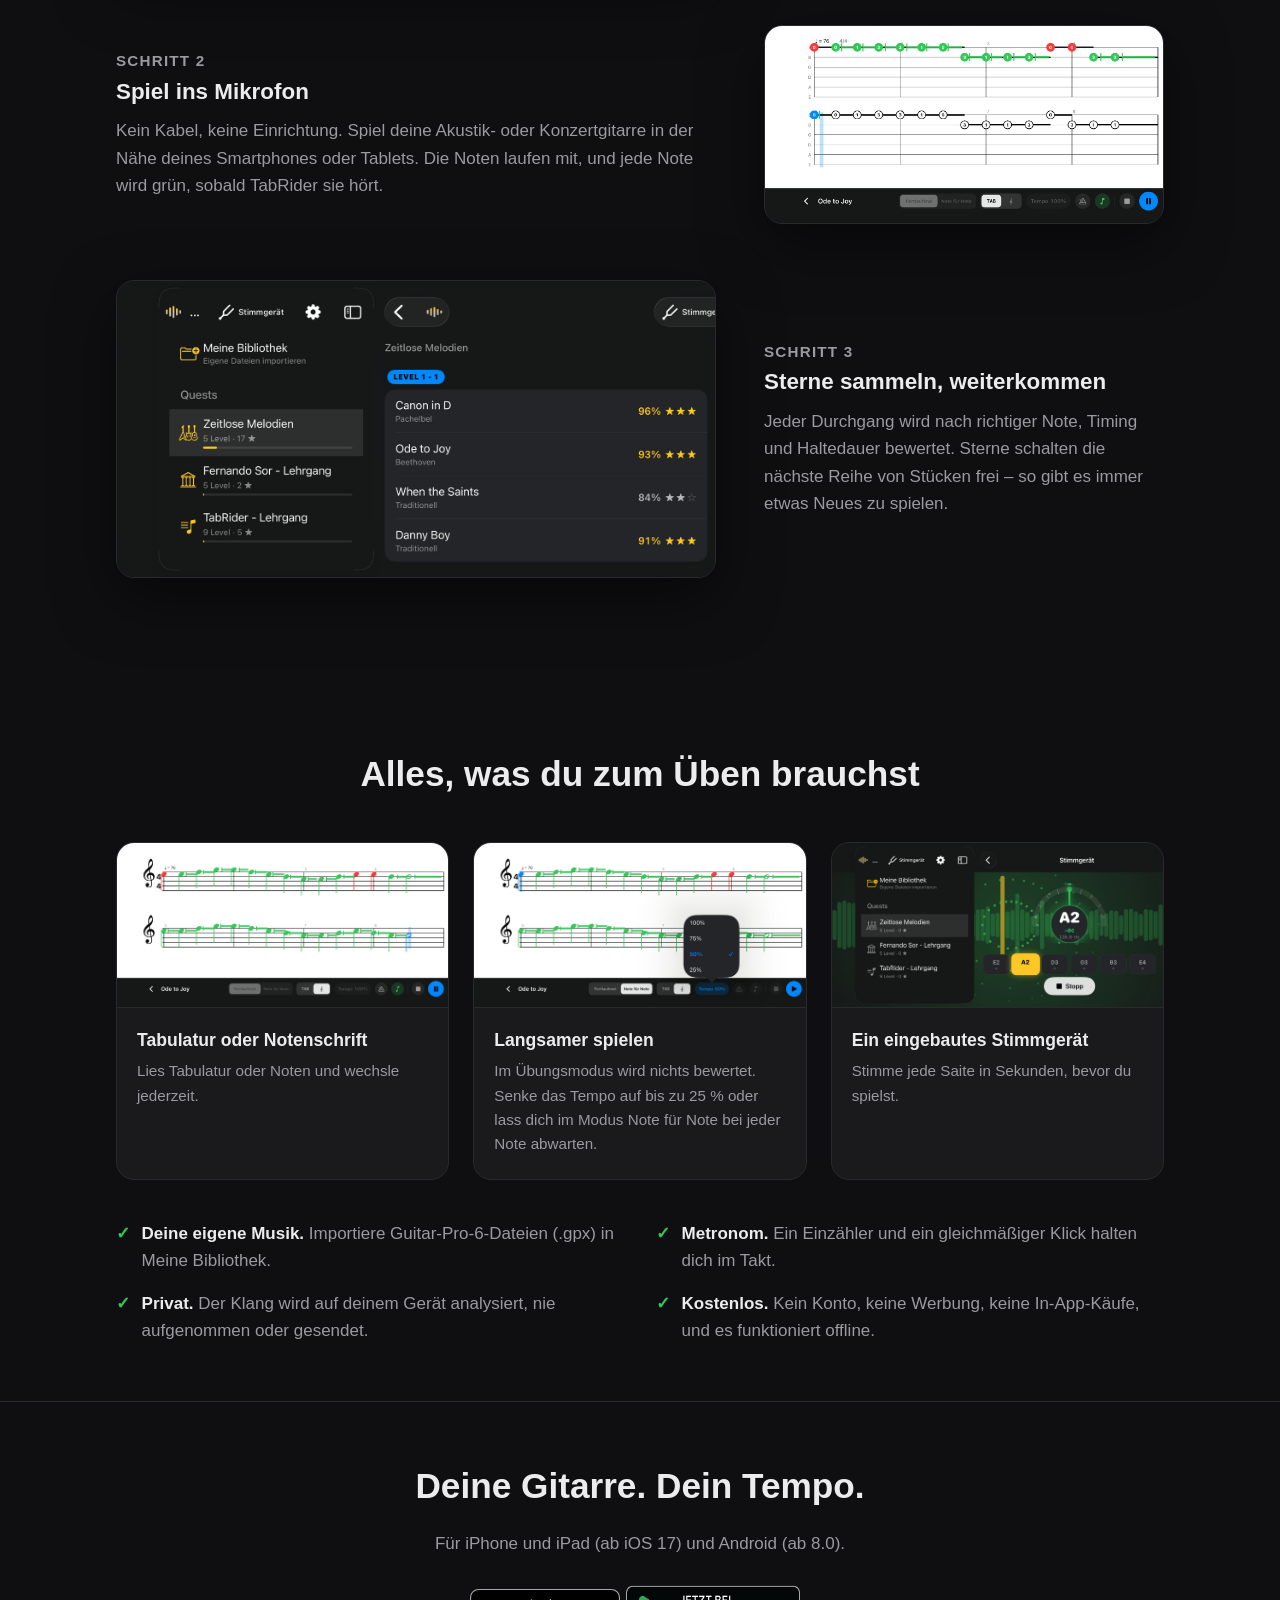
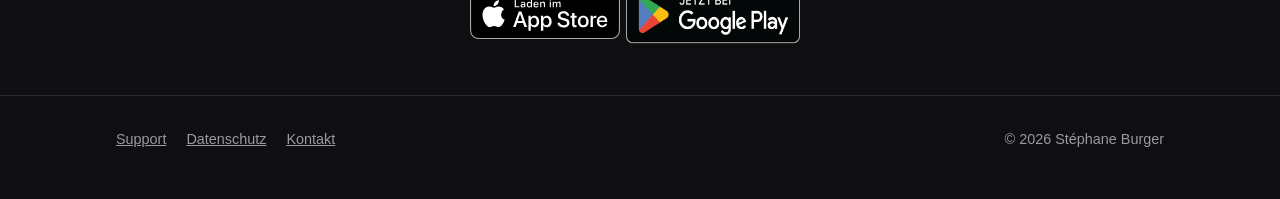
==== commit 277b97b9: "Link the Google Play badge now that TabRider is live on Play Replaces the unlinked "Coming soon" bad" ====
--- a/de/index.html
+++ b/de/index.html
@@ -40,9 +40,7 @@
     folgt mit dir den Noten und schaltet neue Musik frei, während du besser wirst.</p>
   <div class="stores">
     <a href="https://apps.apple.com/app/id6775223307"><img class="appstore" src="../img/badges/app-store-de.svg" alt="Laden im App Store"></a>
-    <!-- At the Play release, replace this span with:
-         <a href="https://play.google.com/store/apps/details?id=com.stephaneburger.tabrider">…the img…</a> -->
-    <span class="soon"><img class="googleplay" src="../img/badges/google-play-de.png" alt="Jetzt bei Google Play"><span>Demnächst</span></span>
+    <a href="https://play.google.com/store/apps/details?id=com.stephaneburger.tabrider"><img class="googleplay" src="../img/badges/google-play-de.png" alt="Jetzt bei Google Play"></a>
   </div>
   <img class="shot" src="../img/de/session_tab.jpg" width="1400" height="693"
        alt="Ode an die Freude als Tabulatur: bereits gespielte Noten sind grün">
@@ -117,9 +115,7 @@
   <p>Für iPhone und iPad (ab iOS 17) und Android (ab 8.0).</p>
   <div class="stores">
     <a href="https://apps.apple.com/app/id6775223307"><img class="appstore" src="../img/badges/app-store-de.svg" alt="Laden im App Store"></a>
-    <!-- At the Play release, replace this span with:
-         <a href="https://play.google.com/store/apps/details?id=com.stephaneburger.tabrider">…the img…</a> -->
-    <span class="soon"><img class="googleplay" src="../img/badges/google-play-de.png" alt="Jetzt bei Google Play"><span>Demnächst</span></span>
+    <a href="https://play.google.com/store/apps/details?id=com.stephaneburger.tabrider"><img class="googleplay" src="../img/badges/google-play-de.png" alt="Jetzt bei Google Play"></a>
   </div>
 </div></section>
 
--- a/style.css
+++ b/style.css
@@ -79,23 +79,9 @@
 /* Official store badges. The Google Play PNG has transparent padding built in
    (the badge is about 2/3 of the image height), so it is drawn taller and pulled
    in with negative margins to look the same height as the App Store badge. */
-.stores { display: flex; flex-wrap: wrap; gap: 1.75rem 1rem; justify-content: center; align-items: center; }
+.stores { display: flex; flex-wrap: wrap; gap: 1rem; justify-content: center; align-items: center; }
 .stores .appstore { height: 50px; width: auto; }
 .stores .googleplay { height: 75px; width: auto; margin: -12.5px -10px; }
-/* Until the Play release the badge has no link and a small label underneath. */
-.soon { position: relative; }
-.soon span {
-  position: absolute;
-  left: 50%;
-  bottom: -1.4rem;
-  transform: translateX(-50%);
-  white-space: nowrap;
-  font-size: .75rem;
-  font-weight: 600;
-  letter-spacing: .04em;
-  text-transform: uppercase;
-  color: var(--gold);
-}
 
 /* Screenshots: the iPhone is landscape-only during a session, so every capture is wide */
 .shot { border-radius: 18px; border: 1px solid var(--line); box-shadow: 0 20px 60px rgba(0, 0, 0, .5); }
